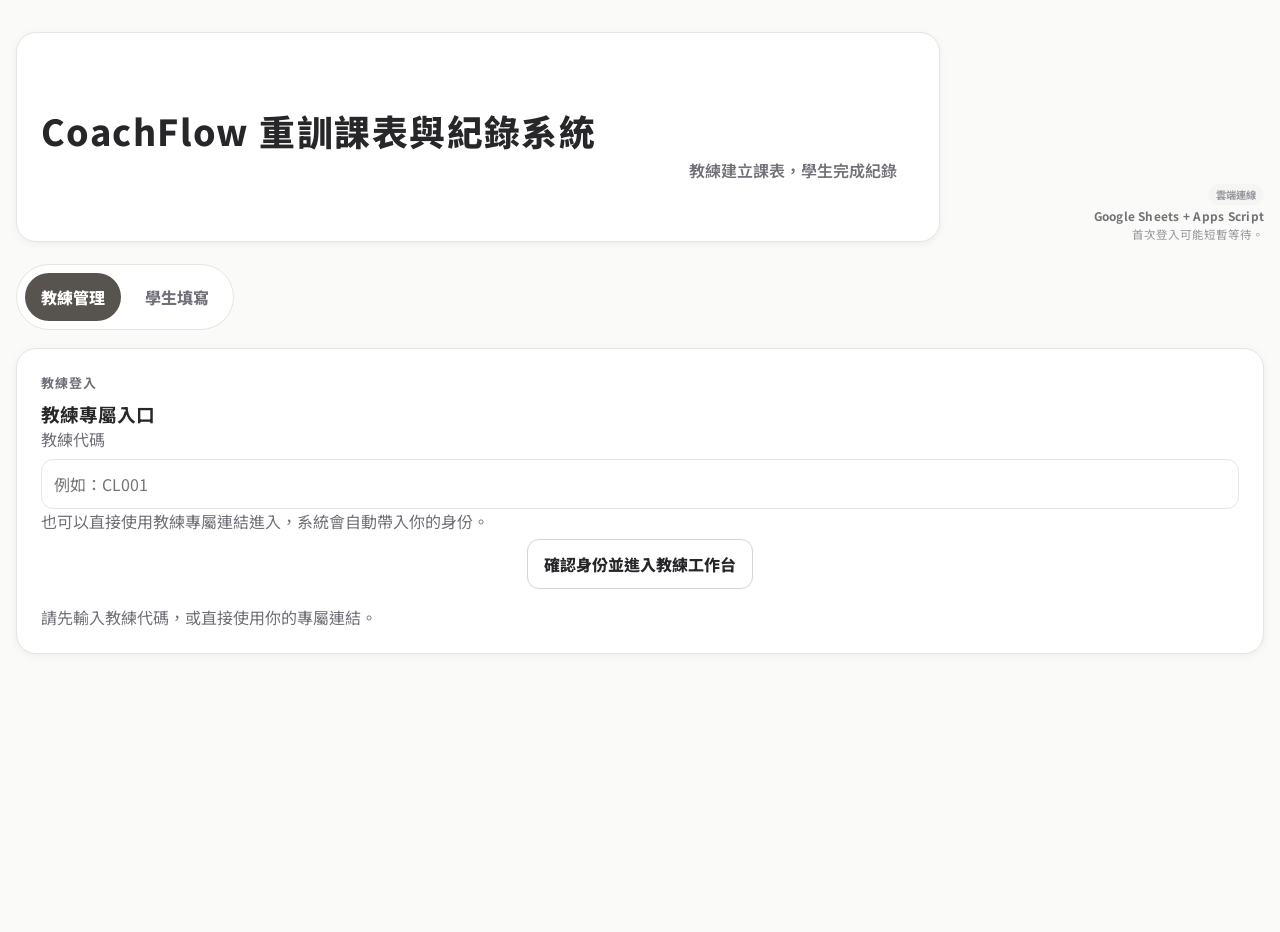
==== index.html @ 7530e3fa "Make leave system cloud authoritative" ====
<!DOCTYPE html>
<html lang="zh-Hant">
<head>
  <meta charset="UTF-8">
  <meta name="viewport" content="width=device-width, initial-scale=1.0, viewport-fit=cover">
  <meta name="theme-color" content="#B47B4E">
  <meta name="mobile-web-app-capable" content="yes">
  <meta name="apple-mobile-web-app-capable" content="yes">
  <meta name="apple-mobile-web-app-title" content="CoachFlow">
  <meta name="apple-mobile-web-app-status-bar-style" content="default">
  <title>CoachFlow 重訓課表與紀錄系統</title>
  <link rel="manifest" href="coachflow.webmanifest?v=20260621-1015">
  <link rel="icon" href="coachflow-coach-icon.svg" type="image/svg+xml">
  <link rel="apple-touch-icon" href="coachflow-coach-icon-192.png">
  <link rel="preconnect" href="https://fonts.googleapis.com">
  <link rel="preconnect" href="https://fonts.gstatic.com" crossorigin>
  <link href="https://fonts.googleapis.com/css2?family=Noto+Sans+TC:wght@400;500;700;800&display=swap" rel="stylesheet">
  <link rel="stylesheet" href="styles.css?v=20260621-1015">
  <script>
    // 加 ?debug=1 到網址啟用手機 console（Eruda），用於 debug 雲端同步等問題。
    (function () {
      try {
        if (!new URLSearchParams(location.search).has("debug")) return;
        var s = document.createElement("script");
        s.src = "https://cdn.jsdelivr.net/npm/eruda";
        s.onload = function () { if (window.eruda) window.eruda.init(); };
        document.head.appendChild(s);
      } catch (e) {}
    })();
  </script>
</head>
<body>
  <div class="app-shell">
    <header class="hero">
      <div class="hero-copy">
        <p class="eyebrow">CoachFlow 重訓課表與紀錄系統</p>
        <h1>教練建立課表，學生完成紀錄</h1>
      </div>
      <div class="hero-note">
        <span class="hero-chip">雲端連線</span>
        <h3>Google Sheets + Apps Script</h3>
        <p>首次登入可能短暫等待。</p>
      </div>
    </header>

    <nav class="main-tabs" aria-label="Primary">
      <button class="main-tab is-active" data-panel="coach-panel">教練管理</button>
      <button class="main-tab" data-panel="student-panel">學生填寫</button>
    </nav>

    <main>
      <section id="coach-panel" class="panel is-active">
        <div class="panel-header">
          <div>
            <p class="section-kicker">教練管理工作台</p>
            <h2>教練建立課表與管理紀錄</h2>
            <p class="muted-copy">建立課表、查看今日紀錄、管理學生，並追蹤訓練歷史資料。</p>
            <label class="coach-session-inline">
              目前教練
              <select id="current-coach-select"></select>
            </label>
          </div>
          <div class="view-toggle" aria-label="Coach layout mode">
            <button class="view-toggle-button is-active" id="coach-global-view-desktop" type="button">網頁版介面</button>
            <button class="view-toggle-button" id="coach-global-view-mobile" type="button">手機版介面</button>
          </div>
        </div>

        <div class="student-auth-shell" id="coach-auth-shell">
          <article class="card compact-card" id="coach-auth-card">
            <div class="card-heading">
              <div>
                <p class="section-kicker">教練登入</p>
                <h3>教練專屬入口</h3>
              </div>
            </div>
            <label>
              教練代碼
              <input type="text" id="coach-access-code" placeholder="例如：CL001">
            </label>
            <p class="muted-copy">也可以直接使用教練專屬連結進入，系統會自動帶入你的身份。</p>
            <div class="student-entry-submit">
              <button class="ghost-button" id="confirm-coach-access" type="button">確認身份並進入教練工作台</button>
            </div>
            <div class="student-summary" id="coach-summary"></div>
          </article>
        </div>

        <div class="coach-active-bar is-hidden" id="coach-active-bar">
          <div class="coach-active-copy" id="coach-active-copy"></div>
          <div class="coach-active-actions">
            <button class="ghost-button" id="change-coach-access" type="button">切換教練</button>
          </div>
        </div>

        <nav class="sub-tabs" aria-label="Coach sections">
          <button class="sub-tab is-active" data-coach-tab="coach-editor">建立課表</button>
          <button class="sub-tab" data-coach-tab="coach-coaches">教練管理</button>
          <button class="sub-tab" data-coach-tab="coach-students">學生管理</button>
          <button class="sub-tab" data-coach-tab="coach-today">本週紀錄</button>
          <button class="sub-tab" data-coach-tab="coach-history">歷史查詢</button>
          <button class="sub-tab" id="open-coach-leave-system-tab" type="button">請假系統</button>
        </nav>

        <section id="coach-editor" class="sub-panel is-active">
          <div class="editor-layout">
            <article class="card">
              <div class="card-heading">
                <div>
                  <p class="section-kicker">課表編輯</p>
                  <h3>建立本輪共用課表</h3>
                </div>
              </div>

              <div class="form-grid compact-form-grid">
                <label>
                  課表代碼
                  <input type="text" id="program-code" placeholder="例如：0329A">
                </label>
                <label>
                  課表日期
                  <input type="date" id="program-date">
                </label>
                <label>
                  教練名稱
                  <input type="text" id="coach-name" placeholder="例如：Coach Lin">
                </label>
                <label class="span-full">
                  課表備註
                  <textarea id="program-notes" rows="3" placeholder="可填寫本輪提醒或訓練重點"></textarea>
                </label>
                <div class="span-full program-target-field">
                  <div class="program-target-heading">
                    <span>指定學生</span>
                    <span class="muted-copy">留空代表全班共用；勾選後可發布成學生專屬課表。</span>
                  </div>
                  <div class="program-target-list" id="program-target-students"></div>
                </div>
              </div>

              <div class="editor-topbar">
                <div>
                  <h3>課表項目</h3>
                  <p class="muted-copy">可自行新增或刪除，圖片高度會跟著項目數量自動調整。</p>
                </div>
                <button class="ghost-button" id="add-program-item" type="button">新增一列</button>
              </div>

              <div class="table-wrap editor-table-wrap">
                <table class="editor-table">
                  <thead>
                    <tr>
                      <th>分類</th>
                      <th>動作名稱</th>
                      <th>組數</th>
                      <th>類型</th>
                      <th>次數</th>
                      <th>備註</th>
                      <th>排序</th>
                      <th></th>
                    </tr>
                  </thead>
                  <tbody id="program-items-body"></tbody>
                </table>
              </div>

              <div class="button-row">
                <button class="ghost-button" id="save-program" type="button">儲存課表</button>
                <button class="ghost-button" id="publish-targeted-program" type="button">發布給指定學生</button>
                <button class="primary-button" id="publish-program" type="button">發布課表</button>
              </div>
            </article>

            <article class="card">
              <div class="card-heading">
                <div>
                  <p class="section-kicker">歷史課表</p>
                  <h3>歷史課表</h3>
                </div>
                <div class="library-heading-actions">
                  <label class="sort-inline-label" for="program-library-sort">
                    排序
                    <select id="program-library-sort">
                      <option value="date-desc">日期新到舊</option>
                      <option value="date-asc">日期舊到新</option>
                      <option value="code-asc">代碼 A-Z</option>
                      <option value="code-desc">代碼 Z-A</option>
                    </select>
                  </label>
                  <span class="status-pill" id="program-library-count">共 0 份</span>
                </div>
              </div>
              <p class="muted-copy">可查看歷史課表內容，並載入編輯或重新設為目前課表。</p>
              <div class="coach-link-search single-field">
                <label>
                  搜尋課表
                  <input type="text" id="program-library-search" placeholder="可搜尋課表代碼或日期">
                </label>
              </div>
              <div class="coach-link-list" id="program-library-list"></div>
              <div class="button-row library-more-row">
                <button class="ghost-button" id="program-library-more" type="button">顯示更多</button>
              </div>
            </article>
          </div>
        </section>

        <section id="coach-coaches" class="sub-panel">
          <article class="card compact-card" id="coach-roster-card">
            <div class="card-heading">
              <div>
                <p class="section-kicker">教練設定</p>
                <h3>教練管理</h3>
              </div>
              <span class="status-pill" id="coach-roster-count">共 0 位</span>
            </div>
            <p class="muted-copy">可新增教練、修改名稱、停用教練，並查看每位教練的最後使用狀態。</p>
            <div class="student-manager-toolbar">
              <div class="student-manager-block">
                <p class="student-manager-label">新增教練</p>
                <div class="coach-link-search single-field">
                  <label>
                    教練姓名
                    <input type="text" id="new-coach-name" placeholder="例如：王教練">
                  </label>
                </div>
                <div class="button-row">
                  <button class="primary-button" id="add-coach" type="button">新增教練</button>
                </div>
              </div>

              <div class="student-manager-block">
                <p class="student-manager-label">目前登入</p>
                <div class="coach-link-search single-field">
                  <label>
                    教練身份
                    <input type="text" id="coach-session-name" placeholder="管理者模式不使用" readonly>
                  </label>
                </div>
                <p class="muted-copy">正式版將由教練專屬入口登入，管理者頁不再切換目前教練。</p>
              </div>
            </div>
            <div class="coach-link-list" id="coach-roster"></div>
          </article>
        </section>

        <section id="coach-students" class="sub-panel">
          <article class="card compact-card" id="coach-student-links-card">
            <div class="card-heading">
              <div>
                <p class="section-kicker">學生專屬網址</p>
                <h3>學生專屬網址</h3>
              </div>
            </div>
            <p class="muted-copy">可依學生姓名快速查看專屬網址與共用入口，方便傳給學生登入。</p>
            <div class="coach-link-search">
              <label>
                學生姓名
                    <input type="text" id="coach-student-link-name" list="coach-student-link-options" placeholder="請輸入學生姓名">
              </label>
              <label>
                或直接選擇學生
                <select id="coach-student-link-select">
                  <option value="">請選擇學生</option>
                </select>
              </label>
            </div>
            <datalist id="coach-student-link-options"></datalist>
            <div class="coach-link-list" id="coach-student-links"></div>
          </article>

          <article class="card compact-card" id="history-import-card">
            <div class="card-heading">
              <div>
                <p class="section-kicker">歷史資料匯入</p>
                <h3>批次匯入訓練紀錄</h3>
              </div>
              <span class="status-pill" id="history-import-count">等待匯入</span>
            </div>
            <p class="muted-copy">可下載匯入範本 CSV，整理完成後再批次匯入舊訓練紀錄。</p>
            <div class="student-manager-toolbar">
              <div class="student-manager-block">
                <p class="student-manager-label">步驟 1</p>
                <div class="button-row">
                  <button class="ghost-button" id="download-history-template" type="button">下載匯入範本</button>
                </div>
              </div>
              <div class="student-manager-block">
                <p class="student-manager-label">步驟 2</p>
                <div class="coach-link-search single-field">
                  <label>
                    上傳 CSV 檔案
                    <input type="file" id="history-import-file" accept=".csv,text/csv">
                  </label>
                </div>
              </div>
            </div>
            <div class="table-wrap">
              <table>
                <thead>
                  <tr>
                    <th>學生姓名</th>
                    <th>日期</th>
                    <th>動作</th>
                    <th>分類</th>
                    <th>目標格式</th>
                    <th>匯入狀態</th>
                  </tr>
                </thead>
                <tbody id="history-import-preview-body">
                  <tr><td colspan="6" class="empty-state">請先下載範本並上傳 CSV。</td></tr>
                </tbody>
              </table>
            </div>
            <div class="button-row">
              <button class="primary-button" id="confirm-history-import" type="button" disabled>確認匯入</button>
            </div>
          </article>

          <article class="card wide-card">
            <div class="card-heading">
              <div>
                <p class="section-kicker">學生管理</p>
                <h3>學生管理</h3>
              </div>
              <span class="status-pill" id="coach-student-count">共 0 人</span>
            </div>
            <p class="muted-copy">可新增學生、搜尋學生、查看學生狀態，並管理學生代碼與主要教練。</p>
            <div class="student-manager-toolbar">
              <div class="student-manager-block">
                <p class="student-manager-label">新增學生</p>
                <div class="coach-link-search single-field">
                  <label>
                    學生姓名
                    <input type="text" id="new-student-name" placeholder="請輸入學生姓名">
                  </label>
                </div>
                <div class="button-row">
                  <button class="primary-button" id="add-student" type="button">新增學生</button>
                </div>
              </div>

              <div class="student-manager-block">
                <p class="student-manager-label">搜尋學生</p>
                <div class="coach-link-search single-field">
                  <label>
                    搜尋關鍵字
                    <input type="text" id="coach-student-roster-search" placeholder="可搜尋學生姓名或代碼">
                  </label>
                </div>
                <div class="button-row">
                  <button class="ghost-button" id="clear-student-roster-search" type="button">清除搜尋</button>
                </div>
              </div>
            </div>
            <div class="card-heading student-roster-heading">
              <div>
                <p class="section-kicker">學生名單</p>
                <h3>學生名單</h3>
                <p class="muted-copy student-roster-summary" id="coach-student-roster-summary">目前顯示 0 / 0 人</p>
              </div>
              <p class="muted-copy">可直接查看網址、修改姓名、複製代碼、查看全部紀錄、停用或刪除學生。</p>
            </div>
            <div class="coach-link-list" id="coach-student-roster"></div>
          </article>
        </section>

        <section id="coach-today" class="sub-panel">
          <div class="stats-grid" id="coach-stats"></div>

          <div class="split-layout">
            <article class="card compact-card">
              <div class="card-heading">
                <div>
                  <p class="section-kicker">提交狀況</p>
                  <h3>提交狀況</h3>
                </div>
              </div>
              <label>
                查看本輪日期
                <input type="date" id="coach-today-date">
              </label>
              <div class="status-block">
                <h4>已送出</h4>
                <ul id="submitted-list" class="name-list"></ul>
              </div>
              <div class="status-block">
                <h4>未送出</h4>
                <ul id="pending-list" class="name-list"></ul>
              </div>
            </article>

            <article class="card wide-card">
              <div class="card-heading">
                <div>
                  <p class="section-kicker">本週紀錄</p>
                  <h3>本輪全班紀錄</h3>
                </div>
                <span class="status-pill" id="today-logs-count">共 0 筆</span>
              </div>
              <div class="coach-link-search single-field">
                <label>
                  搜尋本輪紀錄
                  <input type="text" id="today-logs-search" placeholder="可搜尋學生姓名或動作">
                </label>
              </div>
              <div class="button-row coach-history-mobile-toggle">
                <button class="ghost-button full-width" id="toggle-coach-history-results" type="button">查看歷史紀錄</button>
              </div>
              <div class="table-wrap" id="coach-history-results-wrap">
                <table>
                  <thead>
                    <tr>
                      <th>學生</th>
                      <th>分類</th>
                      <th>動作</th>
                      <th>目標</th>
                      <th>實際結果</th>
                      <th>備註</th>
                      <th>送出時間</th>
                    </tr>
                  </thead>
                  <tbody id="today-logs-body"></tbody>
                </table>
              </div>
              <div class="button-row library-more-row">
                <button class="ghost-button" id="today-logs-more" type="button">查看更多</button>
              </div>
            </article>
          </div>

          <article class="card" id="today-student-detail-card">
            <div class="card-heading">
              <div>
                <p class="section-kicker">學生本輪紀錄</p>
                <h3>學生本輪完整紀錄</h3>
              </div>
              <span class="status-pill" id="today-student-detail-status">請先選擇學生</span>
            </div>
            <div class="table-wrap">
              <table>
                <thead>
                  <tr>
                    <th>分類</th>
                    <th>動作</th>
                    <th>目標</th>
                    <th>實際結果</th>
                    <th>備註</th>
                    <th>送出時間</th>
                  </tr>
                </thead>
                <tbody id="today-student-detail-body"></tbody>
              </table>
            </div>
            <div class="button-row library-more-row">
              <button class="ghost-button" id="today-student-detail-more" type="button">查看更多</button>
            </div>
          </article>
        </section>

        <section id="coach-history" class="sub-panel">
          <div class="split-layout">
            <article class="card compact-card">
              <div class="card-heading">
                <div>
                  <p class="section-kicker">歷史查詢條件</p>
                  <h3>歷史查詢</h3>
                </div>
              </div>
              <label>
                學生
                <select id="coach-history-student"></select>
              </label>
              <label>
                動作
                <select id="coach-history-exercise"></select>
              </label>
              <label>
                開始日期
                <input type="date" id="coach-history-date-from">
              </label>
              <label>
                結束日期
                <input type="date" id="coach-history-date-to">
              </label>
              <div class="button-row">
                <button class="ghost-button full-width" id="coach-history-last-30" type="button">最近 30 天</button>
                <button class="ghost-button full-width" id="run-coach-history" type="button">查看歷史紀錄</button>
                <button class="ghost-button full-width" id="reset-coach-history" type="button">清除條件</button>
                <button class="primary-button full-width" id="export-coach-history" type="button">匯出 CSV</button>
              </div>
            </article>

            <article class="card wide-card">
              <div class="card-heading">
                <div>
                  <p class="section-kicker">歷史紀錄</p>
                  <h3>學生／動作歷史紀錄</h3>
                </div>
                <span class="status-pill" id="coach-history-count">共 0 筆</span>
              </div>
              <div class="table-wrap">
                <table>
                  <thead>
                    <tr>
                      <th>日期</th>
                      <th>學生</th>
                      <th>分類</th>
                      <th>動作</th>
                      <th>目標</th>
                      <th>實際結果</th>
                      <th>備註</th>
                    </tr>
                  </thead>
                  <tbody id="coach-history-body"></tbody>
                </table>
              </div>
              <div class="button-row library-more-row">
                <button class="ghost-button" id="coach-history-more" type="button">查看更多</button>
              </div>
            </article>
          </div>
        </section>
      </section>

      <section id="student-panel" class="panel">
        <div class="panel-header">
          <div>
            <p class="section-kicker">學生填寫入口</p>
            <h2>學生本輪課表與訓練紀錄</h2>
            <p class="muted-copy">可載入本輪課表、填寫訓練內容，並查詢個人歷史紀錄。</p>
          </div>
          <div class="view-toggle" aria-label="Student layout mode">
            <button class="view-toggle-button is-active" id="student-global-view-card" type="button">手機版介面</button>
            <button class="view-toggle-button" id="student-global-view-table" type="button">網頁版介面</button>
          </div>
        </div>

        <div class="student-auth-shell" id="student-auth-shell">
          <article class="card compact-card" id="student-auth-card">
            <div class="card-heading">
              <div>
                <p class="section-kicker">身份確認</p>
                <h3>學生專屬入口</h3>
              </div>
            </div>
            <label>
              專屬代碼
              <input type="text" id="student-access-code" placeholder="例如：WM001">
            </label>
            <p class="auto-login-banner is-hidden" id="student-autologin-banner">正在自動登入並載入課表，請稍候...</p>
            <p class="muted-copy">也可以直接使用專屬連結進入，網站會自動帶入你的身份。</p>
            <select id="student-program-select" hidden aria-hidden="true"></select>
            <div class="student-entry-submit">
              <button class="ghost-button" id="confirm-student-access" type="button">確認身份並載入本輪課表</button>
            </div>
            <div class="student-summary" id="student-summary"></div>
          </article>
        </div>

        <div class="student-program-shell">
          <article class="card wide-card" id="student-program-card">
            <div class="card-heading">
              <div>
                  <p class="section-kicker">本輪課表</p>
                  <h3>本輪訓練課表</h3>
              </div>
              <div class="student-view-tools">
                <span class="status-pill" id="student-program-status">等待載入</span>
                <div class="view-toggle" aria-label="Student view">
                  <button class="view-toggle-button is-active" id="student-view-card" type="button">卡片版</button>
                  <button class="view-toggle-button" id="student-view-table" type="button">表格版</button>
                </div>
              </div>
            </div>
            <div class="button-row is-hidden" id="student-leave-entry-row">
              <button class="primary-button" id="open-student-leave-system-main" type="button" hidden>前往請假系統</button>
            </div>

            <div class="student-active-bar is-hidden" id="student-active-bar">
              <div class="student-active-info">
                <div class="student-active-copy" id="student-active-copy"></div>
                <div class="student-active-billing" id="student-active-billing" hidden>本期已扣 --/4</div>
              </div>
              <div class="student-active-actions">
                <button class="primary-button" id="load-student-program-inline" type="button">載入本輪課表</button>
                <button class="ghost-button" id="open-student-leave-system-inline" type="button" hidden>前往請假系統</button>
                <button class="ghost-button" id="edit-student-program" type="button">編輯課表項目</button>
                <button class="ghost-button" id="change-student-access" type="button">切換身份 / 課表</button>
              </div>
            </div>

            <div class="recorded-banner is-hidden" id="student-recorded-banner">本次訓練內容已記錄。</div>

            <div class="student-phone-frame" id="student-phone-frame">
              <div class="student-mobile-tools" id="student-mobile-tools">
                <div class="student-active-billing student-mobile-billing" id="student-mobile-billing" hidden>本期已扣 --/4</div>
                <button class="primary-button full-width" id="load-student-program-mobile" type="button">載入本輪課表</button>
                <button class="ghost-button full-width" id="edit-student-program-mobile-top" type="button">編輯課表項目</button>
              </div>
              <div class="student-card-list" id="student-card-list"></div>
              <div class="student-mobile-secondary-actions" id="student-mobile-secondary-actions">
                <button class="ghost-button full-width" id="edit-student-program-mobile" type="button">編輯課表項目</button>
                <button class="ghost-button full-width" id="open-student-history-mobile" type="button">查看我的歷史紀錄</button>
              </div>
            </div>

            <div class="table-wrap student-table-view" id="student-table-wrap">
              <table>
                <thead>
                  <tr>
                    <th>分類</th>
                    <th>動作</th>
                    <th>目標</th>
                    <th>填寫內容</th>
                  </tr>
                </thead>
                <tbody id="student-program-body"></tbody>
              </table>
            </div>

            <div class="button-row" id="student-desktop-actions">
              <button class="primary-button" id="submit-student-log" type="button">確認本次填寫內容</button>
              <button class="ghost-button" id="open-student-history" type="button">查看我的歷史紀錄</button>
            </div>

            <div class="student-mobile-submit-bar" id="student-mobile-submit-bar">
              <button class="primary-button full-width" id="submit-student-log-mobile" type="button">確認本次填寫內容</button>
            </div>
          </article>
        </div>

        <article class="card" id="student-history-card">
          <div class="card-heading">
            <div>
              <p class="section-kicker">歷史紀錄</p>
              <h3>我的歷史紀錄</h3>
            </div>
            <span class="status-pill" id="student-history-count">共 0 筆</span>
          </div>
          <div class="history-toolbar">
            <label>
              項目
              <input type="text" id="student-history-exercise" list="student-history-exercise-options" placeholder="請選擇或輸入項目">
            </label>
          </div>
          <datalist id="student-history-exercise-options"></datalist>
          <div class="table-wrap">
            <table>
              <thead>
                <tr>
                  <th>日期</th>
                  <th>分類</th>
                  <th>動作</th>
                  <th>目標</th>
                  <th>實際結果</th>
                  <th>備註</th>
                </tr>
              </thead>
              <tbody id="student-history-body"></tbody>
            </table>
          </div>
          <div class="student-history-card-list" id="student-history-card-list"></div>
          <div class="button-row library-more-row">
            <button class="ghost-button" id="student-history-more" type="button">查看更多</button>
          </div>
        </article>
      </section>
    </main>
  </div>

  <template id="program-item-template">
    <tr>
      <td>
        <select class="category-input">
          <option value="爆發力">爆發力</option>
          <option value="主項目">主項目</option>
          <option value="輔助項">輔助項</option>
        </select>
      </td>
      <td><input type="text" class="exercise-input" placeholder="請輸入動作名稱" list="coach-exercise-options"></td>
      <td><input type="number" class="sets-input" min="1" value="4"></td>
      <td>
        <select class="type-input">
          <option value="reps">reps</option>
          <option value="time">time</option>
          <option value="rm">rm</option>
        </select>
      </td>
      <td><input type="number" class="value-input" min="1" value="8"></td>
      <td><input type="text" class="item-note-input" placeholder="可留空"></td>
      <td><input type="number" class="sort-input" min="1" value="1"></td>
      <td><button type="button" class="icon-button remove-item">刪除</button></td>
    </tr>
  </template>

  <datalist id="coach-exercise-options"></datalist>

  <template id="student-entry-template">
    <tr>
      <td class="entry-category"></td>
      <td class="entry-exercise"></td>
      <td class="entry-target"></td>
      <td class="entry-fields"></td>
    </tr>
  </template>

  <template id="student-program-edit-row-template">
    <tr>
      <td>
        <select class="student-edit-category">
          <option value="爆發力">爆發力</option>
          <option value="主項目">主項目</option>
          <option value="輔助項">輔助項</option>
        </select>
      </td>
      <td><input type="text" class="student-edit-exercise" placeholder="請輸入動作名稱"></td>
      <td><input type="number" class="student-edit-sets" min="1" value="4"></td>
      <td>
        <select class="student-edit-type">
          <option value="reps">reps</option>
          <option value="time">time</option>
          <option value="rm">rm</option>
        </select>
      </td>
      <td><input type="number" class="student-edit-value" min="1" value="8"></td>
      <td><button type="button" class="icon-button remove-student-edit-row">刪除</button></td>
    </tr>
  </template>

  <div class="modal-backdrop is-hidden" id="confirm-modal" aria-hidden="true">
    <div class="modal-card" id="confirm-modal-card" role="dialog" aria-modal="true" aria-labelledby="confirm-title">
      <div class="card-heading">
        <div>
          <p class="section-kicker">送出前確認</p>
          <h3 id="confirm-title">確認本次填寫內容</h3>
        </div>
        <button class="icon-button" id="close-confirm-modal" type="button">關閉</button>
      </div>
      <p class="muted-copy" id="confirm-summary"></p>
      <div class="confirm-card-list" id="confirm-card-list"></div>
      <div class="table-wrap">
        <table>
          <thead>
            <tr>
              <th>分類</th>
              <th>動作</th>
              <th>目標</th>
              <th>實際結果</th>
              <th>備註</th>
            </tr>
          </thead>
          <tbody id="confirm-body"></tbody>
        </table>
      </div>
      <div class="button-row modal-row">
        <button class="ghost-button" id="cancel-submit" type="button">返回修改</button>
        <button class="primary-button" id="confirm-submit" type="button">確認送出</button>
      </div>
    </div>
  </div>

  <div class="modal-backdrop is-hidden" id="program-preview-modal" aria-hidden="true">
    <div class="modal-card preview-modal-card" role="dialog" aria-modal="true" aria-labelledby="program-preview-title">
      <div class="card-heading">
        <div>
          <p class="section-kicker">課表圖片預覽</p>
          <h3 id="program-preview-title">課表圖片預覽</h3>
        </div>
        <button class="icon-button" id="close-program-preview-modal" type="button">關閉</button>
      </div>
      <p class="muted-copy">預覽完成後，可直接匯出 PNG 圖片檔。</p>
      <div class="program-preview modal-program-preview">
        <div class="program-preview-header" id="modal-preview-code">請先儲存課表</div>
        <div class="program-preview-body" id="modal-program-preview-body">
          <div class="program-preview-empty">請先輸入課表內容。</div>
        </div>
      </div>
      <div class="button-row modal-row">
        <button class="ghost-button" id="modal-export-program-image" type="button">匯出 PNG</button>
        <button class="primary-button" id="modal-close-preview" type="button">完成</button>
      </div>
    </div>
  </div>

  <div class="modal-backdrop is-hidden" id="success-modal" aria-hidden="true">
    <div class="modal-card" id="success-modal-card" role="dialog" aria-modal="true" aria-labelledby="success-title">
      <div class="card-heading">
        <div>
          <p class="section-kicker">完成送出</p>
          <h3 id="success-title">課表已完成</h3>
        </div>
      </div>
      <p class="muted-copy" id="success-summary"></p>
      <div class="confirm-card-list" id="success-card-list"></div>
      <div class="table-wrap">
        <table>
          <thead>
            <tr>
              <th>分類</th>
              <th>動作</th>
              <th>目標</th>
              <th>實際結果</th>
              <th>備註</th>
            </tr>
          </thead>
          <tbody id="success-body"></tbody>
        </table>
      </div>
      <div class="button-row modal-row">
        <button class="ghost-button" id="download-success-image" type="button">下載圖片</button>
        <button class="ghost-button" id="success-open-history" type="button">返回歷史紀錄</button>
        <button class="primary-button" id="close-success-modal" type="button">完成</button>
      </div>
    </div>
  </div>

  <div class="modal-backdrop is-hidden" id="student-program-edit-modal" aria-hidden="true">
    <div class="modal-card" id="student-program-edit-modal-card" role="dialog" aria-modal="true" aria-labelledby="student-program-edit-title">
      <div class="card-heading">
        <div>
          <p class="section-kicker">課表編輯視窗</p>
          <h3 id="student-program-edit-title">編輯課表項目</h3>
        </div>
        <button class="icon-button" id="close-student-program-edit-modal" type="button">關閉</button>
      </div>
      <p class="muted-copy">如需新增、刪除或調整項目，可先在這裡修改，再套用到本次課表。</p>
      <div class="button-row modal-row student-edit-toolbar">
        <button class="ghost-button" id="add-student-edit-row" type="button">新增一列</button>
      </div>
      <p class="student-edit-notice" id="student-program-edit-notice" aria-live="polite"></p>
      <div class="table-wrap editor-table-wrap">
        <table class="editor-table student-edit-table">
          <thead>
            <tr>
              <th>分類</th>
              <th>動作名稱</th>
              <th>組數</th>
              <th>類型</th>
              <th>次數</th>
              <th></th>
            </tr>
          </thead>
          <tbody id="student-program-edit-body"></tbody>
        </table>
      </div>
      <div class="student-edit-mobile-list" id="student-edit-mobile-list"></div>
      <div class="button-row modal-row">
        <button class="ghost-button" id="cancel-student-program-edit" type="button">取消</button>
        <button class="primary-button" id="save-student-program-edit" type="button">套用到本次課表</button>
      </div>
    </div>
  </div>

  <div class="modal-backdrop is-hidden" id="assign-coach-modal" aria-hidden="true">
    <div class="modal-card" role="dialog" aria-modal="true" aria-labelledby="assign-coach-title">
      <div class="card-heading">
        <div>
          <p class="section-kicker">學生指派</p>
          <h3 id="assign-coach-title">指派主要教練</h3>
        </div>
        <button class="icon-button" id="close-assign-coach-modal" type="button">關閉</button>
      </div>
      <p class="muted-copy" id="assign-coach-summary">請選擇要指派給這位學生的主要教練。</p>
      <label>
        主要教練
        <select id="assign-coach-select"></select>
      </label>
      <div class="button-row modal-row">
        <button class="ghost-button" id="cancel-assign-coach" type="button">取消</button>
        <button class="primary-button" id="save-assign-coach" type="button">儲存指派</button>
      </div>
    </div>
  </div>

  <script charset="UTF-8" src="config.js?v=20260621-1015"></script>
  <script charset="UTF-8" src="app.js?v=20260621-1015"></script>
</body>
</html>
---- styles.css ----
:root {
  /* Palette: 碳黑 + 暖白 + 珊瑚橘（繳費狀態保留綠 / 橘紅） */
  --bg: #FAFAF8;
  --bg-accent: #F4F4F2;
  --surface: #FFFFFF;
  --surface-strong: #FFFFFF;
  --line: #E5E5E1;
  --line-strong: #D4D4D0;
  --line-soft: #EFEFEC;
  --text: #27272A;
  --ink: #27272A;
  --ink-soft: #3F3F46;
  --muted: #71717A;
  --muted-soft: #A1A1AA;
  --brand: #FB7185;
  --brand-deep: #E11D48;
  --brand-soft: #FFF1F2;
  --accent: #18181B;
  --accent-soft: #F4F4F2;
  --success: #16A34A;
  --success-soft: #DCFCE7;
  --warning: #EA580C;
  --warning-soft: #FFEDD5;
  --danger: #DC2626;
  --danger-soft: #FEE2E2;

  /* Fills（帶暖調深灰，比純碳黑柔，低彩度） */
  --fill-dark: #57534E;
  --fill-dark-hover: #44403C;

  /* Shadow（碳黑系，淡） */
  --shadow-sm: 0 1px 2px rgba(24, 24, 27, 0.04);
  --shadow-md: 0 2px 8px rgba(24, 24, 27, 0.05);
  --shadow-lg: 0 6px 20px rgba(24, 24, 27, 0.06);
  --shadow: var(--shadow-md);

  /* Spacing */
  --space-1: 4px;
  --space-2: 8px;
  --space-3: 12px;
  --space-4: 16px;
  --space-5: 24px;
  --space-6: 32px;
  --space-7: 48px;

  /* Radius */
  --radius-sm: 6px;
  --radius-md: 12px;
  --radius-lg: 20px;
  --radius-pill: 999px;

  /* Typography */
  --font-xs: 11px;
  --font-sm: 13px;
  --font-md: 15px;
  --font-lg: 18px;
  --font-xl: 22px;
  --font-2xl: 28px;

  /* Z-index */
  --z-base: 1;
  --z-sticky: 10;
  --z-modal: 100;
  --z-toast: 1000;
}

* {
  box-sizing: border-box;
}

body {
  margin: 0;
  min-height: 100vh;
  color: var(--text);
  font-family: "Noto Sans TC", sans-serif;
  background: var(--bg);
}

button,
input,
select,
textarea {
  font: inherit;
}

.app-shell {
  width: min(1360px, calc(100% - var(--space-6)));
  margin: var(--space-6) auto var(--space-7);
}

.hero {
  display: grid;
  grid-template-columns: minmax(0, 1fr) minmax(220px, 300px);
  gap: var(--space-5);
  align-items: end;
}

.hero-copy,
.card {
  background: var(--surface);
  border: 1px solid var(--line);
  border-radius: var(--radius-lg);
  box-shadow: var(--shadow-md);
}

.hero-copy {
  padding: var(--space-5);
}

.hero-copy {
  display: flex;
  flex-direction: column;
  min-height: 210px;
  justify-content: center;
  padding-top: 34px;
  padding-bottom: 22px;
}

.hero-copy .eyebrow {
  margin-bottom: 4px;
  font-size: clamp(1.5rem, 2.8vw, 2.4rem);
  letter-spacing: 0.04em;
  color: var(--ink);
  text-transform: none;
  font-weight: 800;
}

.hero-copy h1 {
  align-self: flex-end;
  margin-top: 0;
  margin-right: 2ch;
  font-size: clamp(0.98rem, 1.25vw, 1.15rem);
  line-height: 1.3;
  color: var(--muted);
  font-weight: 600;
  text-align: right;
  padding-bottom: 2px;
}

.eyebrow,
.section-kicker {
  margin: 0 0 var(--space-2);
  color: var(--muted);
  text-transform: uppercase;
  letter-spacing: 0.08em;
  font-size: var(--font-sm);
  font-weight: 700;
}

h1,
h2,
h3,
h4,
p {
  margin: 0;
}

h1 {
  font-size: clamp(2.2rem, 4vw, 3.8rem);
  line-height: 1.04;
}

h2 {
  font-size: clamp(1.4rem, 2vw, 2rem);
}

.hero-copy p:last-child,
.hero-note p,
.muted-copy,
label,
td {
  color: var(--muted);
}

.hero-note {
  display: flex;
  flex-direction: column;
  align-items: flex-end;
  gap: 2px;
  min-height: 0;
  width: fit-content;
  max-width: 360px;
  justify-self: end;
  align-self: end;
  margin-top: 4px;
  padding: 0;
  background: transparent;
  border: none;
  box-shadow: none;
  opacity: 0.72;
  backdrop-filter: none;
}

.hero-note h3 {
  font-size: 0.74rem;
  font-weight: 700;
  color: var(--ink-soft);
  letter-spacing: 0.02em;
  text-align: right;
}

.hero-note p {
  font-size: 0.72rem;
  line-height: 1.4;
  max-width: 30ch;
  text-align: right;
}

.hero-chip,
.status-pill {
  display: inline-flex;
  width: fit-content;
  align-items: center;
  padding: var(--space-2) var(--space-3);
  border-radius: var(--radius-pill);
  background: var(--brand-soft);
  color: var(--brand-deep);
  font-size: 0.9rem;
  font-weight: 800;
}

.hero-note .hero-chip {
  padding: 3px var(--space-2);
  font-size: 0.64rem;
  font-weight: 700;
  background: var(--accent-soft);
  color: var(--muted);
}

.main-tabs,
.sub-tabs {
  display: inline-flex;
  gap: var(--space-2);
  padding: var(--space-2);
  border: 1px solid var(--line);
  border-radius: var(--radius-pill);
  background: var(--surface);
}

.main-tabs {
  margin: 22px 0 18px;
}

body[data-app-mode="student"] .main-tabs,
body[data-app-mode="coach"] .main-tabs,
body[data-app-mode="admin"] .main-tabs {
  display: none !important;
}

.sub-tabs {
  margin-bottom: 18px;
}

.main-tab,
.sub-tab,
.ghost-button,
.primary-button,
.icon-button {
  border: none;
  cursor: pointer;
  transition: transform 180ms ease, opacity 180ms ease, background-color 180ms ease;
}

.main-tab,
.sub-tab {
  padding: var(--space-3) var(--space-4);
  border-radius: var(--radius-pill);
  background: transparent;
  color: var(--muted);
  font-weight: 800;
}

.main-tab.is-active,
.sub-tab.is-active {
  background: var(--fill-dark);
  color: var(--surface);
}

.panel,
.sub-panel {
  display: none;
}

.panel.is-active,
.sub-panel.is-active {
  display: block;
}

.panel-header,
.card-heading,
.button-row,
.editor-topbar {
  display: flex;
  align-items: center;
  justify-content: space-between;
  gap: 16px;
}

.coach-session-inline {
  display: inline-flex;
  align-items: center;
  gap: 10px;
  font-weight: 800;
  color: var(--muted);
  flex-wrap: wrap;
}

.coach-session-inline select {
  min-width: 180px;
}

.card-heading {
  align-items: flex-start;
}

.library-heading-actions {
  display: flex;
  align-items: center;
  justify-content: flex-end;
  gap: 12px;
  flex-wrap: wrap;
}

.sort-inline-label {
  display: inline-flex;
  align-items: center;
  gap: 10px;
  color: var(--ink-soft);
  font-size: 0.95rem;
  font-weight: 700;
}

.sort-inline-label select {
  min-width: 148px;
  padding: 10px 14px;
  border-radius: 14px;
  border: 1px solid var(--line);
  background: rgba(255, 255, 255, 0.82);
  color: var(--ink);
  font: inherit;
}

.card {
  padding: var(--space-5);
}

.split-layout {
  display: grid;
  grid-template-columns: minmax(0, 1.15fr) minmax(360px, 0.85fr);
  gap: 20px;
}

#coach-students.is-active {
  display: grid;
  gap: 20px;
}

.student-layout {
  margin-bottom: 20px;
}

.student-auth-shell {
  margin-bottom: 20px;
}

.student-auth-shell.is-collapsed {
  display: none;
}

.auto-login-banner {
  display: none;
  margin: 0;
  padding: 10px 12px;
  border: 1px dashed var(--line);
  border-radius: 12px;
  background: rgba(255, 255, 255, 0.72);
  color: var(--text-secondary);
  font-weight: 600;
}

.auto-login-banner.is-visible {
  display: block;
}

.student-auth-shell.is-autologin #student-auth-card label,
.student-auth-shell.is-autologin #student-auth-card .student-entry-submit,
.student-auth-shell.is-autologin #student-auth-card .muted-copy,
.student-auth-shell.is-autologin #student-auth-card .student-summary {
  display: none;
}

#coach-auth-shell {
  margin-bottom: 20px;
}

#coach-auth-shell.is-collapsed {
  display: none;
}

.student-program-shell {
  display: block;
}

.compact-card {
  align-self: start;
}

.wide-card {
  min-width: 0;
}

.form-grid {
  display: grid;
  grid-template-columns: repeat(2, minmax(0, 1fr));
  gap: 16px;
  margin: 18px 0 22px;
}

.compact-form-grid {
  grid-template-columns: repeat(3, minmax(0, 1fr));
  gap: 12px;
  margin-bottom: 16px;
}

.program-target-field {
  display: grid;
  gap: 10px;
}

.program-target-heading {
  display: flex;
  align-items: baseline;
  justify-content: space-between;
  gap: 12px;
  font-weight: 800;
}

.program-target-list {
  display: grid;
  grid-template-columns: repeat(auto-fit, minmax(112px, 1fr));
  gap: 10px;
}

.program-target-list:empty::before {
  content: "目前沒有可指定的學生";
  color: var(--muted);
  font-size: 0.9rem;
}

.program-target-option {
  position: relative;
  display: flex;
  align-items: center;
  justify-content: center;
  gap: 9px;
  min-height: 42px;
  padding: 10px 12px;
  border: 1px solid var(--line);
  border-radius: 12px;
  background: linear-gradient(180deg, rgba(255, 255, 255, 0.9), rgba(252, 248, 242, 0.82));
  box-shadow: 0 8px 18px rgba(42, 33, 22, 0.05);
  font-size: 0.9rem;
  font-weight: 700;
  color: var(--ink);
  cursor: pointer;
  transition: border-color 0.16s ease, box-shadow 0.16s ease, transform 0.16s ease, background 0.16s ease;
  user-select: none;
}

.program-target-option input {
  position: absolute;
  opacity: 0;
  pointer-events: none;
}

.program-target-check {
  width: 18px;
  height: 18px;
  display: inline-flex;
  align-items: center;
  justify-content: center;
  flex: 0 0 auto;
  border: 1px solid rgba(93, 78, 58, 0.28);
  border-radius: 999px;
  background: rgba(255, 255, 255, 0.72);
  color: #ffffff;
  font-size: 0.72rem;
  line-height: 1;
}

.program-target-check::before {
  content: "";
}

.program-target-option:hover {
  transform: translateY(-1px);
  border-color: var(--line-strong);
  box-shadow: var(--shadow-md);
}

.program-target-option:has(input:focus-visible) {
  outline: 3px solid var(--accent-soft);
  outline-offset: 2px;
}

.program-target-option.is-selected,
.program-target-option:has(input:checked) {
  border-color: var(--fill-dark);
  background: var(--bg-accent);
  color: var(--ink);
  box-shadow: var(--shadow-sm);
}

.program-target-option.is-selected .program-target-check,
.program-target-option:has(input:checked) .program-target-check {
  border-color: var(--fill-dark);
  background: var(--fill-dark);
}

.program-target-option.is-selected .program-target-check::before,
.program-target-option:has(input:checked) .program-target-check::before {
  content: "✓";
}

.danger-button {
  color: var(--danger);
  border-color: var(--danger);
  background: var(--danger-soft);
}

.danger-button:hover {
  border-color: var(--danger);
  background: var(--danger-soft);
  filter: brightness(0.96);
}

.span-2 {
  grid-column: span 2;
}

label {
  display: grid;
  gap: 8px;
}

input,
select,
textarea {
  width: 100%;
  padding: var(--space-3) var(--space-3);
  border-radius: var(--radius-md);
  border: 1px solid var(--line);
  background: var(--surface);
  color: var(--text);
}

input:focus,
select:focus,
textarea:focus {
  outline: 2px solid var(--accent-soft);
  border-color: var(--fill-dark);
}

.ghost-button,
.primary-button,
.icon-button {
  padding: var(--space-3) var(--space-4);
  border-radius: var(--radius-md);
  font-weight: 800;
}

.ghost-button:disabled,
.primary-button:disabled,
.icon-button:disabled,
.view-toggle-button:disabled {
  cursor: not-allowed;
  opacity: 0.62;
  transform: none;
}

.ghost-button.is-busy,
.primary-button.is-busy {
  display: inline-flex;
  align-items: center;
  justify-content: center;
  gap: 8px;
}

.ghost-button.is-busy::before,
.primary-button.is-busy::before {
  content: "";
  width: 14px;
  height: 14px;
  flex: 0 0 auto;
  border: 2px solid currentColor;
  border-right-color: transparent;
  border-radius: 999px;
  animation: coachflow-spin 780ms linear infinite;
}

@keyframes coachflow-spin {
  to {
    transform: rotate(360deg);
  }
}

.ghost-button,
.icon-button {
  background: var(--surface);
  color: var(--ink);
  border: 1px solid var(--line-strong);
}

.ghost-button:hover,
.icon-button:hover {
  background: var(--accent-soft);
  border-color: var(--ink);
}

.primary-button {
  color: var(--surface);
  background: var(--fill-dark);
}

.primary-button:hover {
  background: var(--fill-dark-hover);
  box-shadow: var(--shadow-md);
}

.full-width {
  width: 100%;
}

.student-entry-submit {
  display: flex;
  justify-content: center;
  margin-top: 6px;
}

#confirm-student-access {
  width: auto;
  min-width: 260px;
  max-width: 360px;
  padding: 12px 18px;
  border-radius: 18px;
  font-size: 1rem;
  font-weight: 800;
}

.table-wrap {
  margin-top: var(--space-4);
  overflow-x: auto;
  border: 1px solid var(--line);
  border-radius: var(--radius-md);
  background: var(--surface-strong);
}

table {
  width: 100%;
  border-collapse: collapse;
}

.editor-table {
  min-width: 1220px;
  table-layout: fixed;
}

.editor-table th:nth-child(1),
.editor-table td:nth-child(1) {
  width: 140px;
}

.editor-table th:nth-child(2),
.editor-table td:nth-child(2) {
  width: 240px;
}

.editor-table th:nth-child(3),
.editor-table td:nth-child(3),
.editor-table th:nth-child(4),
.editor-table td:nth-child(4),
.editor-table th:nth-child(5),
.editor-table td:nth-child(5),
.editor-table th:nth-child(7),
.editor-table td:nth-child(7) {
  width: 130px;
}

.editor-table th:nth-child(6),
.editor-table td:nth-child(6) {
  width: 220px;
}

.editor-table th:nth-child(8),
.editor-table td:nth-child(8) {
  width: 110px;
}

.editor-table td {
  color: var(--text);
}

.editor-table input,
.editor-table select {
  width: 100%;
  min-width: 0;
}

.editor-table .icon-button {
  width: 100%;
  min-width: 58px;
}

.coach-link-section {
  margin-top: 22px;
  padding-top: 20px;
  border-top: 1px solid var(--line);
}

.coach-link-list {
  margin-top: 14px;
  display: grid;
  gap: 14px;
}

#program-library-list {
  grid-template-columns: repeat(2, minmax(0, 1fr));
}

#program-library-list .empty-card {
  grid-column: 1 / -1;
}

.library-more-row {
  margin-top: 14px;
  justify-content: center;
}

.coach-history-mobile-toggle {
  display: none;
  margin-top: 12px;
}

#program-library-more.is-hidden {
  display: none;
}

#student-history-more.is-hidden {
  display: none;
}

.coach-link-search {
  margin-top: 14px;
  display: grid;
  grid-template-columns: repeat(2, minmax(0, 1fr));
  gap: 12px;
}

.coach-link-search.single-field {
  grid-template-columns: 1fr;
}

.student-manager-toolbar {
  margin-top: 18px;
  display: grid;
  grid-template-columns: repeat(2, minmax(0, 1fr));
  gap: 16px;
}

body[data-app-mode="admin"] #coach-roster-card .student-manager-toolbar {
  grid-template-columns: 1fr;
}

.student-manager-block {
  padding: 16px 18px;
  border: 1px solid var(--line);
  border-radius: 20px;
  background: rgba(255, 255, 255, 0.66);
}

.student-manager-label {
  margin-bottom: 6px;
  color: var(--brand-deep);
  font-size: 0.92rem;
  font-weight: 800;
}

.coach-link-card {
  padding: 16px 18px;
  border: 1px solid var(--line);
  border-radius: 18px;
  background: rgba(255, 255, 255, 0.66);
}

.student-roster-heading {
  margin-top: 22px;
  padding-top: 4px;
}

.student-roster-heading .muted-copy {
  max-width: 420px;
  text-align: right;
}

.student-roster-heading > .muted-copy {
  white-space: normal;
  font-size: 0.92rem;
  overflow-wrap: anywhere;
  word-break: break-word;
}

.coach-link-top,
.coach-link-actions {
  display: flex;
  align-items: center;
  justify-content: space-between;
  gap: 12px;
}

.roster-pill-stack {
  display: grid;
  gap: 8px;
  justify-items: end;
}

.coach-link-top h4 {
  margin: 0;
  font-size: 1rem;
}

.coach-link-top p {
  margin: 4px 0 0;
  color: var(--muted);
  font-size: 0.88rem;
}

.coach-student-meta {
  margin: 6px 0 0;
  color: var(--muted);
  font-size: 0.86rem;
  font-weight: 600;
}

.coach-program-preview {
  display: none;
  margin-top: 12px;
  color: var(--text);
  font-size: 0.92rem;
  line-height: 1.7;
}

.coach-program-preview.is-expanded {
  display: block;
}

#coach-student-roster .coach-program-preview {
  display: block;
  margin-top: 8px;
  font-size: 0.88rem;
  color: var(--muted);
  line-height: 1.55;
}

.coach-link-field {
  margin-top: 12px;
}

.coach-link-actions {
  margin-top: 12px;
  justify-content: flex-end;
  flex-wrap: wrap;
}

#coach-student-roster .coach-link-card {
  display: flex;
  flex-direction: column;
  justify-content: space-between;
  min-height: 210px;
}

#coach-student-roster .coach-link-actions {
  gap: 8px;
}

#coach-student-roster .coach-link-actions .ghost-button {
  padding: 10px 14px;
}

.coach-link-inline-meta {
  margin-top: 12px;
}

.coach-link-qr-block {
  margin-top: 14px;
}

.coach-link-qr-card {
  display: inline-flex;
  flex-direction: column;
  align-items: center;
  gap: 10px;
  padding: 14px;
  border: 1px solid var(--line);
  border-radius: 18px;
  background: var(--surface);
}

.coach-link-qr-card span {
  font-size: 0.92rem;
  font-weight: 800;
  color: var(--brand-deep);
}

.coach-link-qr-card img {
  width: 140px;
  height: 140px;
  display: block;
  border-radius: 14px;
  border: 1px solid var(--line);
  background: #fff;
}

.status-pill.is-success {
  background: var(--success-soft);
  color: var(--success);
}

.status-pill.is-muted {
  background: var(--accent-soft);
  color: var(--muted);
}

.status-pill.is-warning {
  background: var(--warning-soft);
  color: var(--warning);
}

.status-pill.is-danger {
  background: var(--danger-soft);
  color: var(--danger);
}

#coach-student-roster {
  margin-top: 14px;
  display: grid;
  grid-template-columns: repeat(2, minmax(0, 1fr));
  gap: 14px;
}

#coach-student-roster .empty-card {
  grid-column: 1 / -1;
}

th,
td {
  padding: 14px;
  text-align: left;
  border-bottom: 1px solid var(--line);
  vertical-align: top;
}

th {
  color: var(--text);
  font-size: 0.92rem;
}

tbody tr:last-child td {
  border-bottom: none;
}

tr.is-selected-log td {
  background: var(--bg-accent);
}

.is-selected-log-button {
  background: var(--fill-dark) !important;
  color: var(--surface) !important;
}

.program-preview {
  margin-top: 16px;
  width: min(100%, 760px);
  margin-inline: auto;
  border: 2px solid #272018;
  background: #ffffff;
  box-shadow: 0 18px 40px rgba(39, 32, 24, 0.12);
}

.program-preview-header {
  min-height: 86px;
  display: grid;
  place-items: center;
  font-size: clamp(2rem, 3vw, 3.1rem);
  font-weight: 800;
  letter-spacing: 0.04em;
  border-bottom: 2px solid #272018;
}

.program-preview-empty {
  padding: 28px;
  color: var(--muted);
  text-align: center;
}

.preview-row {
  display: grid;
  grid-template-columns: 170px 1fr 150px;
  min-height: 72px;
}

.preview-row.is-accent {
  background: #d7d7d7;
}

.preview-cell {
  display: grid;
  place-items: center;
  padding: 12px;
  text-align: center;
  color: #111111;
  font-size: clamp(1.1rem, 1.8vw, 1.65rem);
  line-height: 1.15;
}

.preview-cell.exercise {
  font-weight: 500;
}

.stats-grid {
  margin-bottom: 20px;
  display: grid;
  grid-template-columns: repeat(4, minmax(0, 1fr));
  gap: 16px;
}

.stat-card {
  padding: 18px;
  border-radius: 22px;
  background: linear-gradient(180deg, var(--surface), rgba(242, 233, 220, 0.92));
  border: 1px solid var(--line);
  box-shadow: var(--shadow);
}

.stat-label {
  color: var(--muted);
  font-size: 0.92rem;
}

.stat-value {
  margin-top: 10px;
  color: var(--text);
  font-size: 2rem;
  font-weight: 800;
}

.status-block + .status-block {
  margin-top: 18px;
}

.name-list {
  margin: 12px 0 0;
  padding-left: 18px;
  color: var(--text);
}

.name-list li + li {
  margin-top: 8px;
}

.today-student-list-button {
  width: 100%;
  justify-content: flex-start;
  text-align: left;
  padding: 10px 12px;
}

.student-summary {
  margin-top: 16px;
  display: grid;
  gap: 6px;
}

.student-active-bar {
  margin-top: var(--space-3);
  margin-bottom: 2px;
  display: flex;
  align-items: center;
  justify-content: space-between;
  gap: var(--space-3);
  padding: var(--space-3) var(--space-4);
  border: 1px solid var(--line);
  border-radius: var(--radius-md);
  background: var(--bg-accent);
}

.coach-active-bar {
  margin: 0 0 var(--space-4);
  display: flex;
  align-items: center;
  justify-content: space-between;
  gap: var(--space-3);
  padding: var(--space-3) var(--space-4);
  border: 1px solid var(--line);
  border-radius: var(--radius-md);
  background: var(--bg-accent);
}

.coach-active-bar.is-hidden {
  display: none;
}

.coach-active-copy {
  color: var(--text);
  font-weight: 700;
  letter-spacing: 0.02em;
}

.coach-active-actions {
  display: flex;
  align-items: center;
  gap: 10px;
  flex-wrap: wrap;
}

.student-active-bar.is-hidden {
  display: none;
}

.student-active-copy {
  color: var(--text);
  font-weight: 700;
}

.student-active-info {
  display: flex;
  align-items: center;
  gap: 10px;
  flex-wrap: wrap;
  min-width: 0;
}

.student-active-billing {
  display: inline-flex;
  align-items: center;
  min-height: 30px;
  padding: 5px var(--space-3);
  border: 1px solid var(--line);
  border-radius: var(--radius-pill);
  background: var(--surface);
  color: var(--ink);
  font-size: 0.9rem;
  font-weight: 800;
  white-space: nowrap;
}

.student-active-billing.is-loading,
.student-active-billing.is-muted {
  color: var(--muted);
}

.student-active-actions {
  display: flex;
  gap: 10px;
  align-items: center;
  flex-wrap: wrap;
}

.student-view-tools {
  display: flex;
  align-items: center;
  gap: 10px;
  flex-wrap: wrap;
  justify-content: flex-end;
}

.view-toggle {
  display: inline-flex;
  gap: 6px;
  padding: 5px;
  border-radius: var(--radius-pill);
  background: var(--bg-accent);
  border: 1px solid var(--line);
}

.view-toggle-button {
  border: none;
  background: transparent;
  color: var(--muted);
  padding: var(--space-2) var(--space-3);
  border-radius: var(--radius-pill);
  font-weight: 800;
  cursor: pointer;
}

.view-toggle-button.is-active {
  background: var(--fill-dark);
  color: var(--surface);
  box-shadow: var(--shadow-sm);
}


.student-card-list {
  display: none;
  margin-top: 16px;
  gap: 14px;
}

.student-phone-frame {
  display: none;
}

.student-phone-frame.is-active {
  display: block;
  width: min(100%, 390px);
  margin: 16px auto 0;
  padding: 14px;
  border-radius: 34px;
  border: 1px solid rgba(24, 24, 27, 0.14);
  background:
    linear-gradient(180deg, rgba(255, 255, 255, 0.96), rgba(244, 238, 229, 0.96));
  box-shadow: 0 24px 50px rgba(24, 24, 27, 0.14);
}

#student-program-card.is-mobile-preview > .card-heading,
#student-program-card.is-mobile-preview > .student-active-bar,
#student-program-card.is-mobile-preview > .student-table-view,
#student-program-card.is-mobile-preview > #student-desktop-actions {
  display: none;
}

#student-program-card.is-mobile-preview {
  padding: 18px;
  background: transparent;
  border: none;
  box-shadow: none;
  backdrop-filter: none;
}

.student-card-list.is-active {
  display: grid;
  margin-top: 0;
}

.student-mobile-tools {
  display: none;
  margin-bottom: 12px;
}

.student-mobile-tools.is-visible {
  display: block;
}

.student-mobile-secondary-actions {
  display: none;
  margin-top: 14px;
  gap: 10px;
}

.student-mobile-secondary-actions.is-visible {
  display: grid;
}

.recorded-banner {
  margin-top: var(--space-3);
  padding: var(--space-3) var(--space-4);
  border-radius: var(--radius-md);
  border: 1px solid var(--success);
  background: var(--success-soft);
  color: var(--success);
  font-weight: 800;
}

.recorded-banner.is-hidden {
  display: none;
}

.student-mobile-submit-bar {
  display: none;
}

.student-mobile-submit-bar.is-visible {
  display: block;
  width: min(100%, 390px);
  margin: 16px auto 0;
}

.student-table-view.is-hidden {
  display: none;
}

.student-entry-card,
.empty-card {
  border: 1px solid var(--line);
  border-radius: 20px;
  background: rgba(255, 255, 255, 0.72);
  padding: 16px;
}

.empty-card {
  color: var(--muted);
}

.success-state-card {
  color: var(--brand-deep);
  font-weight: 800;
  text-align: center;
}

.preview-modal-card {
  width: min(980px, 100%);
}

.modal-program-preview {
  margin-top: 18px;
}

.student-entry-top {
  display: flex;
  justify-content: space-between;
  align-items: center;
  gap: 10px;
}

.student-entry-category {
  color: var(--brand-deep);
  font-size: 0.86rem;
  font-weight: 800;
  letter-spacing: 0.04em;
}

.student-entry-target {
  color: var(--muted);
  font-size: 0.88rem;
  font-weight: 700;
}

.student-entry-card h4 {
  margin-top: 8px;
  font-size: 1.2rem;
}

.student-entry-fields {
  margin-top: 14px;
  display: grid;
  gap: 12px;
}

.recommendation-hint {
  margin-top: 6px;
  color: var(--brand-deep);
  font-size: 0.82rem;
  font-weight: 700;
}

.card-inline-fields {
  display: grid;
  grid-template-columns: repeat(2, minmax(0, 1fr));
  gap: 10px;
}

.field-grid,
.field-stack {
  display: grid;
  gap: 10px;
}

.field-grid {
  grid-template-columns: repeat(3, minmax(96px, 1fr));
}

.mini-field {
  display: grid;
  gap: 6px;
  position: relative;
  align-content: start;
  padding-bottom: 1.25rem;
}

.mini-field span {
  color: var(--muted);
  font-size: 0.82rem;
  font-weight: 700;
}

.input-error {
  border-color: #c14f2a !important;
  background: rgba(255, 245, 241, 0.96) !important;
  box-shadow: 0 0 0 3px rgba(193, 79, 42, 0.14);
}

.has-error {
  color: #b04d2f;
}

.has-error .input-shell,
.has-error .card-field,
.has-error .entry-input,
.has-error input,
.has-error select,
.has-error textarea {
  border-color: #c14f2a !important;
}

.field-error {
  color: #b04d2f;
  font-size: 0.8rem;
  font-weight: 700;
  position: absolute;
  left: 0;
  bottom: 0;
  line-height: 1;
  white-space: nowrap;
}

.field-hint {
  color: var(--muted);
  font-size: 0.84rem;
  font-weight: 600;
  padding: 2px 2px 0;
}

.span-full {
  grid-column: 1 / -1;
}

.history-toolbar {
  margin-top: 16px;
  display: flex;
  align-items: end;
  gap: 12px;
}

.history-toolbar label {
  min-width: 220px;
}

.empty-state {
  padding: 18px;
  color: var(--muted);
}

.modal-backdrop {
  position: fixed;
  inset: 0;
  z-index: var(--z-modal);
  display: grid;
  place-items: center;
  padding: var(--space-5);
  background: rgba(24, 24, 27, 0.5);
  backdrop-filter: blur(8px);
}

.modal-backdrop.is-hidden {
  display: none;
}

.modal-card {
  width: min(1040px, 100%);
  max-height: min(88vh, 860px);
  overflow: auto;
  padding: var(--space-5);
  border-radius: var(--radius-lg);
  border: 1px solid var(--line);
  background: var(--surface);
  box-shadow: var(--shadow-lg);
}

.modal-card.is-mobile-preview {
  width: min(100%, 430px);
  padding: var(--space-4);
  border-radius: var(--radius-lg);
}

#confirm-modal.is-mobile-preview {
  padding: 14px;
}

.modal-row {
  margin-top: 18px;
  flex-wrap: wrap;
}

.confirm-card-list {
  display: none;
  margin-top: 16px;
  gap: 12px;
}

.confirm-entry-card {
  border: 1px solid var(--line);
  border-radius: 20px;
  background: rgba(255, 255, 255, 0.82);
  padding: 16px;
}

.confirm-entry-top {
  display: flex;
  align-items: center;
  justify-content: space-between;
  gap: 10px;
}

.confirm-entry-category {
  color: var(--brand-deep);
  font-size: 0.86rem;
  font-weight: 800;
}

.confirm-entry-target,
.confirm-entry-note {
  color: var(--muted);
}

.confirm-entry-card h4 {
  margin-top: 8px;
  font-size: 1.08rem;
}

.confirm-entry-result {
  margin-top: 10px;
  font-weight: 700;
}

#confirm-modal.is-mobile-preview .confirm-card-list {
  display: grid;
}

#confirm-modal.is-mobile-preview .table-wrap {
  display: none;
}

#confirm-modal.is-mobile-preview .modal-row {
  position: sticky;
  bottom: 0;
  padding-top: 14px;
  background: var(--surface);
}

.student-edit-toolbar {
  justify-content: flex-start;
}

.student-edit-notice {
  min-height: 1.3em;
  margin: 6px 4px 10px;
  font-size: 0.92rem;
  color: var(--muted);
  opacity: 0;
  transition: opacity 0.18s ease;
}

.student-edit-notice.is-visible {
  opacity: 1;
}

.student-edit-notice.is-warning {
  color: #a04827;
}

#student-program-edit-modal.is-mobile-preview {
  padding: 14px;
}

#student-program-edit-modal-card.is-mobile-preview {
  width: min(100%, 430px);
  padding: 18px;
  border-radius: 30px;
}

#student-program-edit-modal-card.is-mobile-preview .table-wrap {
  display: none;
}

.student-edit-mobile-list {
  display: none;
  margin-top: 16px;
  gap: 12px;
}

#student-program-edit-modal-card.is-mobile-preview .student-edit-mobile-list {
  display: grid;
}

#student-history-card.is-mobile-preview {
  display: none;
}

.student-auth-shell.is-mobile-preview {
  width: min(100%, 430px);
  margin: 0 auto 18px;
  display: block;
}

.student-auth-shell.is-mobile-preview #student-auth-card {
  padding: 18px;
  border-radius: 30px;
}

.student-auth-shell.is-mobile-preview .card-heading,
.student-auth-shell.is-mobile-preview label,
.student-auth-shell.is-mobile-preview .muted-copy,
.student-auth-shell.is-mobile-preview .student-summary {
  max-width: 100%;
}

#student-program-card.is-hidden-mobile-entry,
#student-history-card.is-hidden-mobile-entry {
  display: none;
}

#student-history-card.is-mobile-preview.is-mobile-open {
  display: block;
  width: min(100%, 430px);
  margin: 18px auto 0;
  padding: 18px;
}

#student-history-card.is-mobile-preview.is-mobile-open .table-wrap {
  display: none;
}

.student-history-card-list {
  display: none;
  margin-top: 16px;
  gap: 12px;
}

#student-history-card.is-mobile-preview.is-mobile-open .student-history-card-list {
  display: grid;
}

.ghost-button:hover,
.primary-button:hover,
.icon-button:hover,
.main-tab:hover,
.sub-tab:hover {
  transform: translateY(-1px);
}

#coach-panel.coach-mobile-preview {
  width: min(100%, 430px);
  margin: 0 auto;
}

#coach-panel.coach-mobile-preview .panel-header,
#coach-panel.coach-mobile-preview .card-heading,
#coach-panel.coach-mobile-preview .editor-topbar,
#coach-panel.coach-mobile-preview .history-toolbar,
#coach-panel.coach-mobile-preview .button-row {
  flex-direction: column;
  align-items: stretch;
}

#coach-panel.coach-mobile-preview .sub-tabs,
#coach-panel.coach-mobile-preview .main-tabs {
  display: grid;
  grid-template-columns: repeat(2, minmax(0, 1fr));
  width: 100%;
  padding: 6px;
  gap: 6px;
  border-radius: 22px;
}

#coach-panel.coach-mobile-preview .sub-tab,
#coach-panel.coach-mobile-preview .main-tab {
  width: 100%;
  justify-content: center;
  text-align: center;
  min-height: 52px;
  padding: 12px 10px;
  border-radius: 18px;
  font-size: 1.05rem;
}

#coach-panel.coach-mobile-preview .editor-layout,
#coach-panel.coach-mobile-preview .split-layout,
#coach-panel.coach-mobile-preview .student-manager-toolbar,
#coach-panel.coach-mobile-preview .coach-link-search {
  grid-template-columns: 1fr;
}

#coach-panel.coach-mobile-preview .stats-grid {
  grid-template-columns: 1fr 1fr;
  gap: 12px;
}

#coach-panel.coach-mobile-preview .compact-form-grid,
#coach-panel.coach-mobile-preview .form-grid,
#coach-panel.coach-mobile-preview .field-grid {
  grid-template-columns: 1fr;
}

#coach-panel.coach-mobile-preview .span-2,
#coach-panel.coach-mobile-preview .span-full {
  grid-column: auto;
}

#coach-panel.coach-mobile-preview .card {
  padding: 18px;
  border-radius: 24px;
}

#coach-panel.coach-mobile-preview .sub-tabs {
  background: var(--surface);
  border: 1px solid var(--line);
  box-shadow: none;
  margin-bottom: 14px;
}

#coach-panel.coach-mobile-preview .sub-tab {
  background: transparent;
  color: var(--muted);
  border: 1px solid transparent;
  box-shadow: none;
}

#coach-panel.coach-mobile-preview .sub-tab.is-active {
  background: var(--brand);
  color: var(--bg);
  border-color: transparent;
  box-shadow: none;
}

#coach-panel.coach-mobile-preview .table-wrap,
#coach-panel.coach-mobile-preview .editor-table-wrap {
  margin-inline: -4px;
  padding-bottom: 2px;
  overflow-x: auto;
}

#coach-panel.coach-mobile-preview .editor-table {
  min-width: 1220px;
}

#coach-panel.coach-mobile-preview #coach-student-roster,
#coach-panel.coach-mobile-preview #program-library-list {
  grid-template-columns: 1fr;
}

#coach-panel.coach-mobile-preview .coach-link-actions {
  justify-content: stretch;
}

#coach-panel.coach-mobile-preview .coach-link-actions .ghost-button,
#coach-panel.coach-mobile-preview .coach-link-actions .primary-button {
  width: 100%;
}

#coach-panel.coach-mobile-preview .coach-history-mobile-toggle {
  display: flex;
}

#coach-panel.coach-mobile-preview #coach-history-results-wrap.is-hidden {
  display: none;
}

@media (max-width: 1100px) {
  .hero,
  .split-layout,
  .stats-grid {
    grid-template-columns: 1fr;
  }

  .hero-note {
    justify-self: end;
    max-width: 320px;
    margin-top: 2px;
  }

  .preview-row {
    grid-template-columns: 148px 1fr 132px;
  }
}

@media (max-width: 820px) {
  .app-shell {
    width: min(100% - 20px, 100%);
  }

  .hero-note {
    max-width: 250px;
    margin-left: auto;
    padding: 0;
    opacity: 0.66;
  }

  .button-row,
  .panel-header,
  .card-heading,
  .editor-topbar,
  .history-toolbar,
  .student-view-tools {
    flex-direction: column;
    align-items: stretch;
  }

  .main-tabs,
  .sub-tabs {
    display: grid;
    grid-template-columns: repeat(2, minmax(0, 1fr));
    width: 100%;
    gap: 8px;
    padding: 8px;
    border-radius: 24px;
  }

  .main-tab,
  .sub-tab {
    width: 100%;
    justify-content: center;
    text-align: center;
    padding: 14px 12px;
  }

  .sub-tabs {
    grid-template-columns: repeat(2, minmax(0, 1fr));
  }

  #coach-panel .panel-header {
    gap: 8px;
  }

  #coach-panel .panel-header h2,
  #coach-panel .card h3 {
    font-size: 1.25rem;
  }

  #coach-panel .muted-copy {
    font-size: 0.95rem;
    line-height: 1.6;
  }

  .student-active-bar {
    flex-direction: column;
    align-items: stretch;
  }

  .student-active-info {
    align-items: flex-start;
  }

  .coach-active-bar {
    flex-direction: column;
    align-items: stretch;
  }

  .coach-active-actions {
    justify-content: stretch;
  }

  .coach-active-actions .ghost-button {
    width: 100%;
  }

  .student-active-actions {
    flex-direction: column;
    align-items: stretch;
  }

  .library-heading-actions,
  .sort-inline-label {
    width: 100%;
  }

  .sort-inline-label {
    justify-content: space-between;
  }

  .student-phone-frame.is-active {
    width: 100%;
    padding: 10px;
    border-radius: 22px;
  }

  .form-grid,
  .field-grid {
    grid-template-columns: 1fr;
  }

  .compact-form-grid {
    grid-template-columns: 1fr;
  }

  .span-2,
  .span-full {
    grid-column: auto;
  }

  .editor-layout {
    grid-template-columns: 1fr;
    gap: 16px;
  }

  .split-layout {
    grid-template-columns: 1fr;
    gap: 16px;
  }

  .stats-grid {
    grid-template-columns: 1fr 1fr;
    gap: 12px;
  }

  .card {
    padding: 18px;
    border-radius: 24px;
  }

  .table-wrap,
  .editor-table-wrap {
    margin-inline: -4px;
    padding-bottom: 2px;
  }

  .editor-table {
    min-width: 1220px;
  }

  #coach-students .coach-link-actions,
  #program-library-list .coach-link-actions {
    justify-content: stretch;
  }

  #coach-students .coach-link-actions .ghost-button,
  #coach-students .coach-link-actions .primary-button,
  #program-library-list .coach-link-actions .ghost-button {
    width: 100%;
  }

  .preview-row {
    grid-template-columns: 104px 1fr 96px;
    min-height: 64px;
  }

  .preview-cell {
    font-size: 0.94rem;
  }

  .card-inline-fields {
    grid-template-columns: 1fr;
  }

  .student-mobile-submit-bar.is-visible {
    position: sticky;
    bottom: 0;
    z-index: 5;
    width: 100%;
    margin-top: 16px;
    padding: 12px;
    border-radius: 18px;
    background: var(--surface);
    box-shadow: 0 -8px 24px rgba(24, 24, 27, 0.12);
  }

  .button-row {
    gap: 10px;
  }

  #coach-student-roster {
    grid-template-columns: 1fr;
  }

  #program-library-list {
    grid-template-columns: 1fr;
  }

  .student-manager-toolbar {
    grid-template-columns: 1fr;
  }

  .coach-link-search {
    grid-template-columns: 1fr;
  }

  .student-roster-heading .muted-copy {
    max-width: none;
    text-align: left;
  }

  .button-row #submit-student-log {
    display: none;
  }

  .confirm-card-list {
    display: grid;
  }

  #confirm-modal .table-wrap {
    display: none;
  }
}

@media (max-width: 560px) {
  .main-tabs,
  .sub-tabs,
  .stats-grid {
    grid-template-columns: 1fr;
  }

  .main-tab,
  .sub-tab {
    min-height: 50px;
  }

  #coach-panel .section-kicker {
    letter-spacing: 0.12em;
  }
}

/* ===== Sub-tab dropdown (mobile only) ===== */
.sub-tab-dropdown {
  display: none;
  position: relative;
  margin-bottom: 14px;
}
.sub-tab-dropdown-trigger {
  width: 100%;
  display: flex;
  align-items: center;
  justify-content: space-between;
  padding: 14px 16px;
  background: var(--surface);
  border: 1px solid var(--line);
  border-radius: 12px;
  font: inherit;
  font-weight: 700;
  color: var(--ink);
  cursor: pointer;
  transition: border-color 0.15s ease, box-shadow 0.15s ease;
}
.sub-tab-dropdown-trigger:hover {
  border-color: var(--brand);
}
.sub-tab-dropdown-trigger .label {
  color: var(--muted);
  font-weight: 500;
  font-size: 13px;
  margin-right: 8px;
}
.sub-tab-dropdown-trigger .chevron {
  color: var(--brand);
  font-weight: 700;
  font-size: 14px;
  transition: transform 0.15s ease;
}
.sub-tab-dropdown.is-open .sub-tab-dropdown-trigger .chevron {
  transform: rotate(180deg);
}
.sub-tab-dropdown-list {
  position: absolute;
  left: 0;
  right: 0;
  top: calc(100% + 6px);
  background: var(--surface);
  border: 1px solid var(--line);
  border-radius: 12px;
  box-shadow: 0 8px 28px rgba(15, 23, 42, 0.10);
  overflow: hidden;
  z-index: 12;
  display: none;
  max-height: 70vh;
  overflow-y: auto;
}
.sub-tab-dropdown.is-open .sub-tab-dropdown-list {
  display: block;
}
.sub-tab-dropdown-item {
  width: 100%;
  display: block;
  text-align: left;
  padding: 12px 16px;
  border: 0;
  background: transparent;
  font: inherit;
  font-size: 15px;
  color: var(--ink-soft, var(--ink));
  cursor: pointer;
  border-bottom: 1px solid var(--line-soft, var(--line));
}
.sub-tab-dropdown-item:last-child {
  border-bottom: 0;
}
.sub-tab-dropdown-item:hover,
.sub-tab-dropdown-item:focus {
  background: var(--brand-soft);
  color: var(--brand-deep);
  outline: none;
}
.sub-tab-dropdown-item.is-active {
  color: var(--brand);
  font-weight: 700;
  background: var(--brand-soft);
}
.sub-tab-dropdown-divider {
  height: 1px;
  background: var(--line);
  margin: 0;
}

@media (max-width: 820px) {
  #coach-panel .sub-tabs {
    display: none !important;
  }
  #coach-panel .sub-tab-dropdown {
    display: block;
  }
}
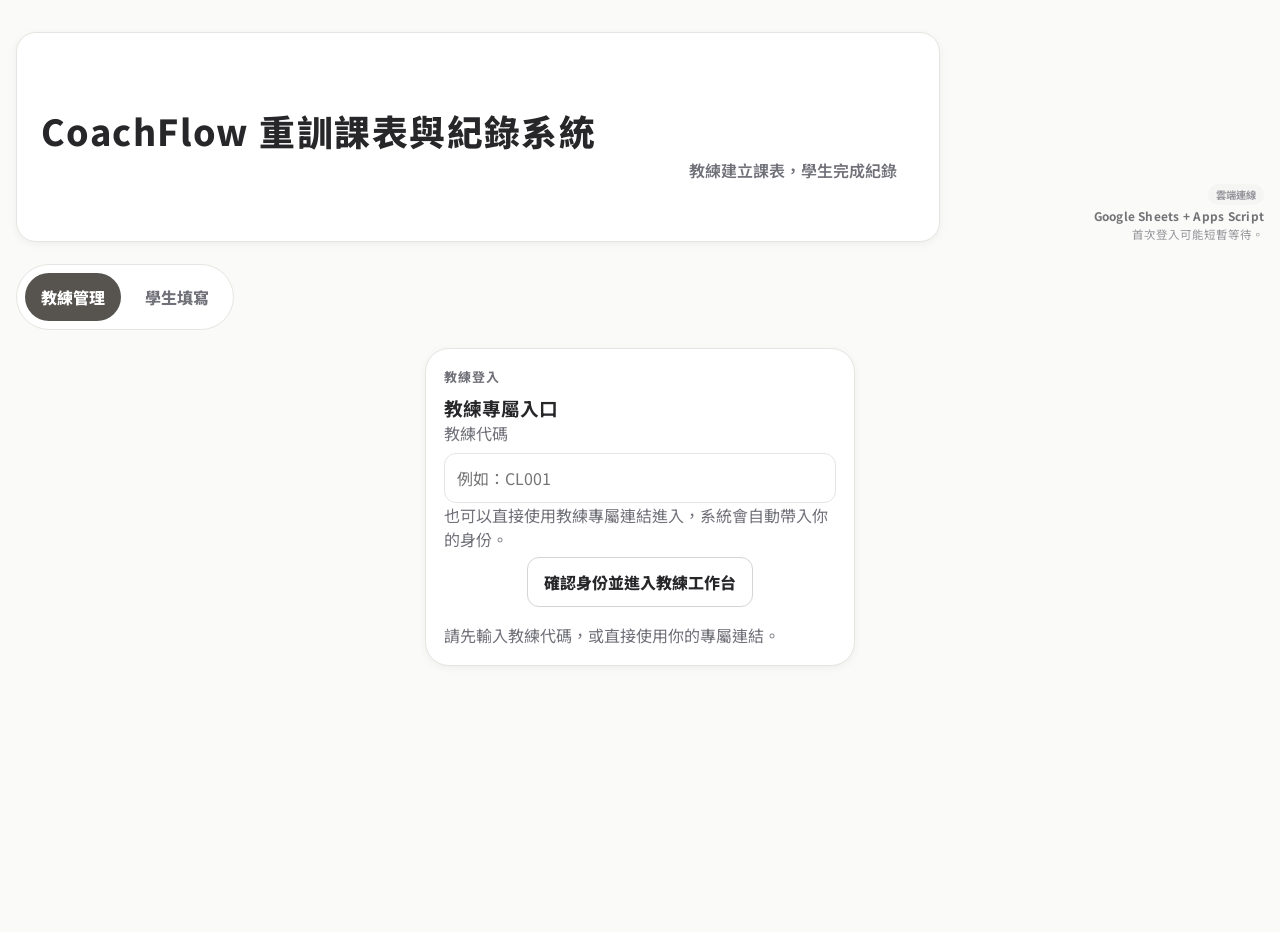
==== commit c530d1b3: "Refresh billing overview after cloud sync" ====
--- a/index.html
+++ b/index.html
@@ -9,13 +9,13 @@
   <meta name="apple-mobile-web-app-title" content="CoachFlow">
   <meta name="apple-mobile-web-app-status-bar-style" content="default">
   <title>CoachFlow 重訓課表與紀錄系統</title>
-  <link rel="manifest" href="coachflow.webmanifest?v=20260621-1015">
+  <link rel="manifest" href="coachflow.webmanifest?v=20260621-1105">
   <link rel="icon" href="coachflow-coach-icon.svg" type="image/svg+xml">
   <link rel="apple-touch-icon" href="coachflow-coach-icon-192.png">
   <link rel="preconnect" href="https://fonts.googleapis.com">
   <link rel="preconnect" href="https://fonts.gstatic.com" crossorigin>
   <link href="https://fonts.googleapis.com/css2?family=Noto+Sans+TC:wght@400;500;700;800&display=swap" rel="stylesheet">
-  <link rel="stylesheet" href="styles.css?v=20260621-1015">
+  <link rel="stylesheet" href="styles.css?v=20260621-1105">
   <script>
     // 加 ?debug=1 到網址啟用手機 console（Eruda），用於 debug 雲端同步等問題。
     (function () {
@@ -873,7 +873,7 @@
     </div>
   </div>
 
-  <script charset="UTF-8" src="config.js?v=20260621-1015"></script>
-  <script charset="UTF-8" src="app.js?v=20260621-1015"></script>
+  <script charset="UTF-8" src="config.js?v=20260621-1105"></script>
+  <script charset="UTF-8" src="app.js?v=20260621-1105"></script>
 </body>
 </html>
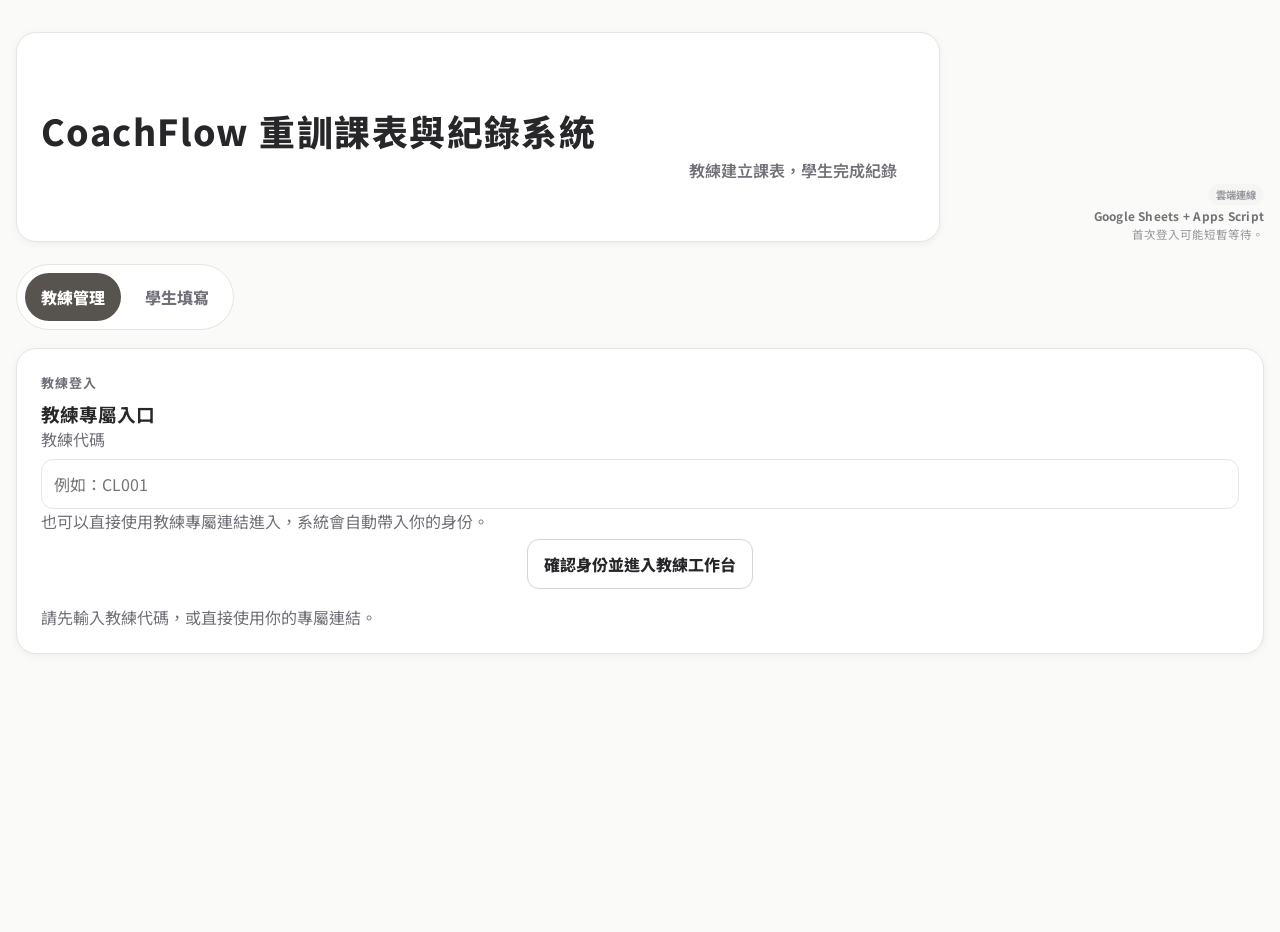
==== commit 25fef7f8: "Stabilize cloud leave and billing refresh" ====
--- a/index.html
+++ b/index.html
@@ -9,13 +9,13 @@
   <meta name="apple-mobile-web-app-title" content="CoachFlow">
   <meta name="apple-mobile-web-app-status-bar-style" content="default">
   <title>CoachFlow 重訓課表與紀錄系統</title>
-  <link rel="manifest" href="coachflow.webmanifest?v=20260621-1105">
+  <link rel="manifest" href="coachflow.webmanifest?v=20260621-1745">
   <link rel="icon" href="coachflow-coach-icon.svg" type="image/svg+xml">
   <link rel="apple-touch-icon" href="coachflow-coach-icon-192.png">
   <link rel="preconnect" href="https://fonts.googleapis.com">
   <link rel="preconnect" href="https://fonts.gstatic.com" crossorigin>
   <link href="https://fonts.googleapis.com/css2?family=Noto+Sans+TC:wght@400;500;700;800&display=swap" rel="stylesheet">
-  <link rel="stylesheet" href="styles.css?v=20260621-1105">
+  <link rel="stylesheet" href="styles.css?v=20260621-1745">
   <script>
     // 加 ?debug=1 到網址啟用手機 console（Eruda），用於 debug 雲端同步等問題。
     (function () {
@@ -873,7 +873,7 @@
     </div>
   </div>
 
-  <script charset="UTF-8" src="config.js?v=20260621-1105"></script>
-  <script charset="UTF-8" src="app.js?v=20260621-1105"></script>
+  <script charset="UTF-8" src="config.js?v=20260621-1745"></script>
+  <script charset="UTF-8" src="app.js?v=20260621-1745"></script>
 </body>
 </html>
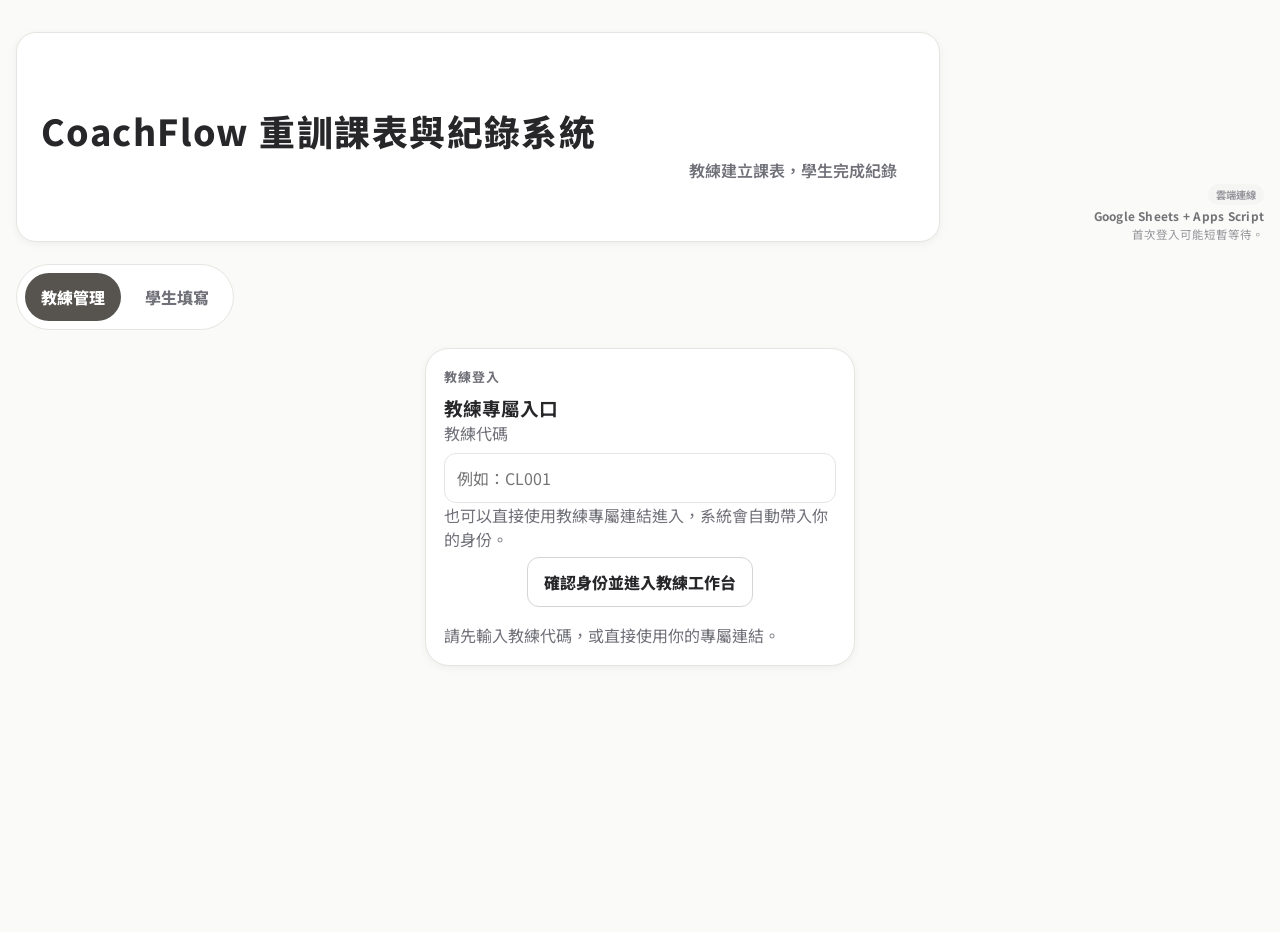
==== commit 8b45eab6: "Fix billing cycle display after payment confirmation" ====
--- a/index.html
+++ b/index.html
@@ -9,13 +9,13 @@
   <meta name="apple-mobile-web-app-title" content="CoachFlow">
   <meta name="apple-mobile-web-app-status-bar-style" content="default">
   <title>CoachFlow 重訓課表與紀錄系統</title>
-  <link rel="manifest" href="coachflow.webmanifest?v=20260621-1745">
+  <link rel="manifest" href="coachflow.webmanifest?v=20260627-1045">
   <link rel="icon" href="coachflow-coach-icon.svg" type="image/svg+xml">
   <link rel="apple-touch-icon" href="coachflow-coach-icon-192.png">
   <link rel="preconnect" href="https://fonts.googleapis.com">
   <link rel="preconnect" href="https://fonts.gstatic.com" crossorigin>
   <link href="https://fonts.googleapis.com/css2?family=Noto+Sans+TC:wght@400;500;700;800&display=swap" rel="stylesheet">
-  <link rel="stylesheet" href="styles.css?v=20260621-1745">
+  <link rel="stylesheet" href="styles.css?v=20260627-1045">
   <script>
     // 加 ?debug=1 到網址啟用手機 console（Eruda），用於 debug 雲端同步等問題。
     (function () {
@@ -873,7 +873,7 @@
     </div>
   </div>
 
-  <script charset="UTF-8" src="config.js?v=20260621-1745"></script>
-  <script charset="UTF-8" src="app.js?v=20260621-1745"></script>
+  <script charset="UTF-8" src="config.js?v=20260627-1045"></script>
+  <script charset="UTF-8" src="app.js?v=20260627-1045"></script>
 </body>
 </html>
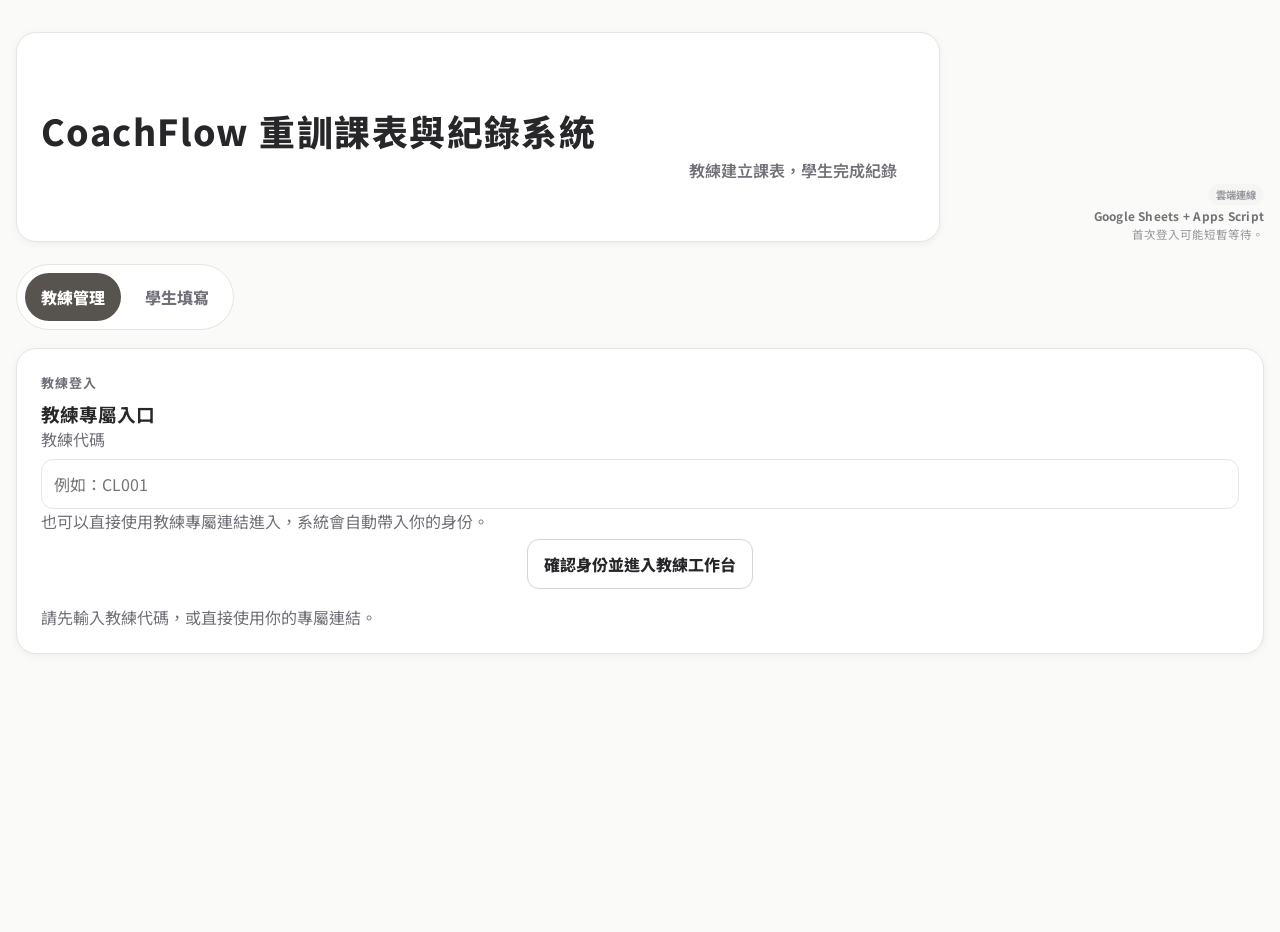
==== commit 79c58917: "Filter production coach list" ====
--- a/index.html
+++ b/index.html
@@ -9,13 +9,13 @@
   <meta name="apple-mobile-web-app-title" content="CoachFlow">
   <meta name="apple-mobile-web-app-status-bar-style" content="default">
   <title>CoachFlow 重訓課表與紀錄系統</title>
-  <link rel="manifest" href="coachflow.webmanifest?v=20260627-1045">
+  <link rel="manifest" href="coachflow.webmanifest?v=20260627-1115">
   <link rel="icon" href="coachflow-coach-icon.svg" type="image/svg+xml">
   <link rel="apple-touch-icon" href="coachflow-coach-icon-192.png">
   <link rel="preconnect" href="https://fonts.googleapis.com">
   <link rel="preconnect" href="https://fonts.gstatic.com" crossorigin>
   <link href="https://fonts.googleapis.com/css2?family=Noto+Sans+TC:wght@400;500;700;800&display=swap" rel="stylesheet">
-  <link rel="stylesheet" href="styles.css?v=20260627-1045">
+  <link rel="stylesheet" href="styles.css?v=20260627-1115">
   <script>
     // 加 ?debug=1 到網址啟用手機 console（Eruda），用於 debug 雲端同步等問題。
     (function () {
@@ -873,7 +873,7 @@
     </div>
   </div>
 
-  <script charset="UTF-8" src="config.js?v=20260627-1045"></script>
-  <script charset="UTF-8" src="app.js?v=20260627-1045"></script>
+  <script charset="UTF-8" src="config.js?v=20260627-1115"></script>
+  <script charset="UTF-8" src="app.js?v=20260627-1115"></script>
 </body>
 </html>
